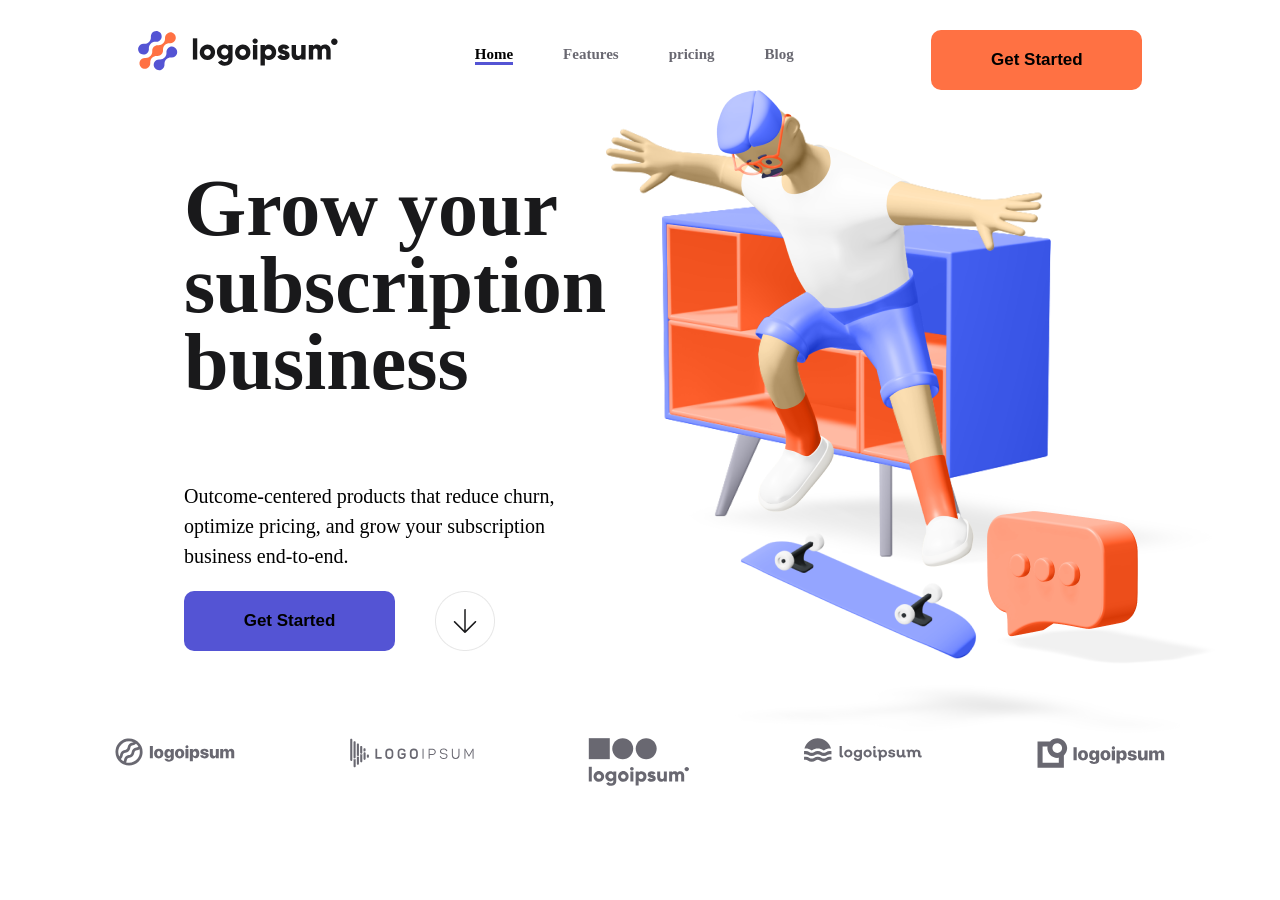
==== landingpage.html @ 12639370 "My first project" ====
<!DOCTYPE html>
<html lang="en">
  <head>
    <meta charset="UTF-8" />
    <meta name="viewport" content="width=device-width, initial-scale=1.0" />
    <title>logoipsum</title>
    <link rel="stylesheet" href="landingpage.css" />
  </head>
  <body>
    <section class="navbar">
      <div class="logodiv">
        <img src="/Logo Color.svg" />
      </div>
      <div class="navlink">
        <p>
          <span class="homespan">Home</span>
        </p>
        <p>Features</p>
        <p>pricing</p>
        <p>Blog</p>
      </div>
      <div>
        <button class="navbut">Get Started</button>
      </div>
    </section>

    <section class="hero">
      <div>
        <h3 class="heroheading">Grow your <br />subscription <br />business</h3>
        <p class="heropara">
          Outcome-centered products that reduce churn, <br />optimize pricing,
          and grow your subscription <br />business end-to-end.
        </p>

        <div class="herobutdiv">
          <button class="herobut">Get Started</button>

          <img src="/Down Arrow.png" class="downarrow"/>
        </div>
      </div>

      <div class="heroimg">
        <img src="/Hero 3D.png" alt="pic" />
      </div>
    </section>

  <div class="iconpdiv">
<div>
  <img src="/Group.svg" alt="icon">
</div>
<div>
  <img src="/Group-2.svg" alt="icon">
</div>
<div>
  <img src="/Group-3.svg" alt="icon">
</div>
<div>
  <img src="/Group-4.svg" alt="icon">
</div>
<div>
  <img src="/Group-5.svg" alt="icon">
</div>
</div>













  </body>
</html>
---- landingpage.css ----
body{
    border: 0px;
    margin: 0px;
}

.logodiv{
    width: 199.48px;
}

.navlink{
    display: flex;
    gap: 50px;
    font-size: 15px;
    font-weight: 700;
line-height: 19.53px;
color: #696871;
}

.homespan{
    color: black;
    border-bottom: 3px solid;
    border-color: #5454d4;
    
}

.navbut{
    background-color: #ff7143;
    font-size: 17px;
    font-weight: 700;
    line-height: 22.13px;
    align-items: center;
    width: 211px;
    height: 60px;
    border-radius: 10px;
    border: none;

}

.navbar{
    display: flex;
    justify-content: space-evenly;
    padding-top: 30px;
    
}



.heroheading{
    font-size: 80px;
    font-weight: 700;
    line-height: 77px;
    color: #19191b;
    

}

.heropara{
    font-size: 20px;
    font-weight: 400;
    line-height: 30px;

}

.herobut{
    background-color: #5454d4;
    font-size:17px ;
    font-weight: 700;
    line-height: 22.13px;
    width: 211px;
    height: 60px;
    border-radius: 10px;
    border: none;
}

.downarrow{
    width: 60px;
    height: 60px;
}

.herobutdiv{
    display: flex;
    justify-items: center;
    gap: 40px;
    
}

.hero{
    display: flex;
    justify-content: space-around;
    align-content: center;
    padding-right: 110px;
    padding-left: 184px;

}

.iconpdiv{
    display: flex;
    justify-content: space-evenly;
}
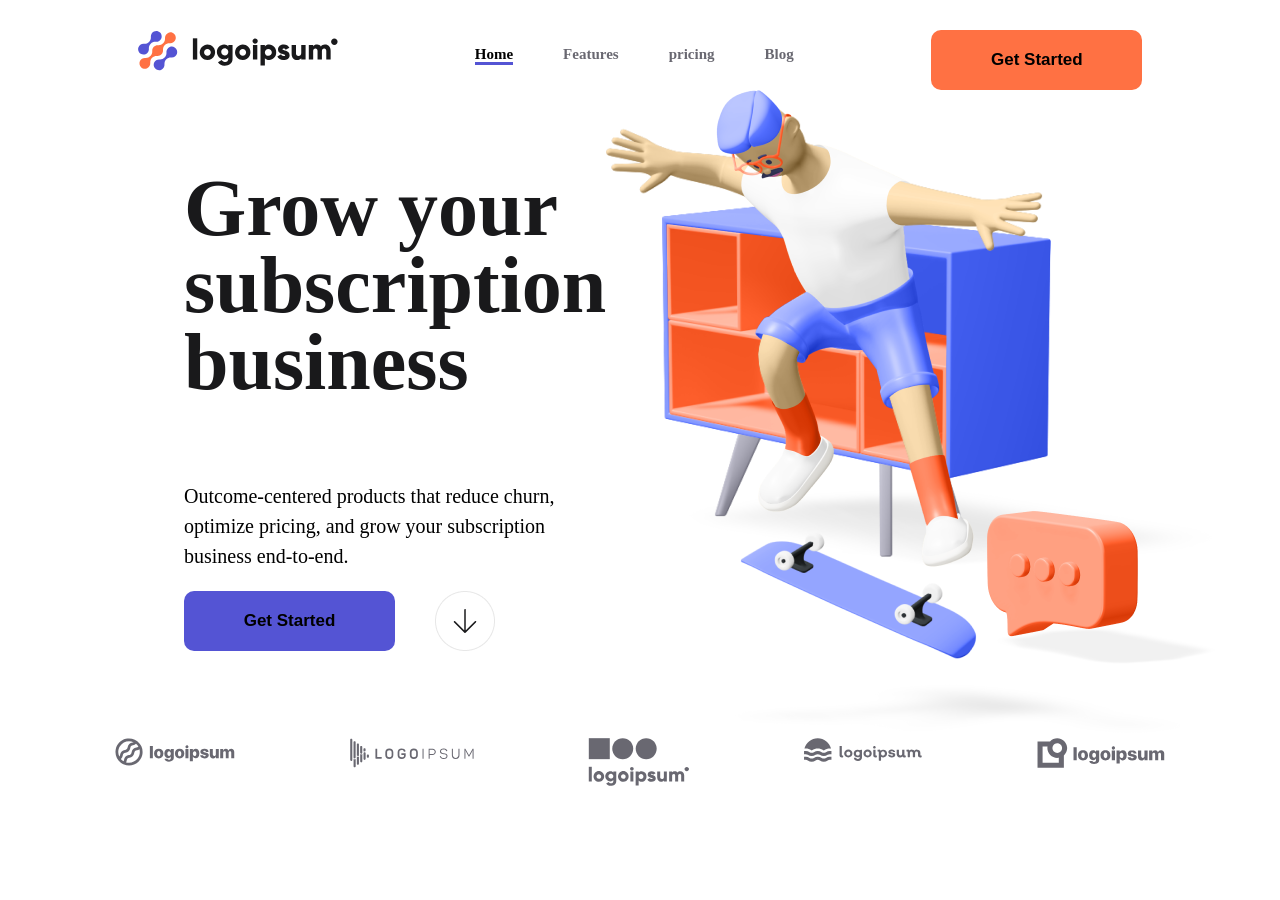
==== commit d3dcce8e: "Updated roles" ====
--- a/landingpage.html
+++ b/landingpage.html
@@ -60,19 +60,7 @@
 <div>
   <img src="/Group-5.svg" alt="icon">
 </div>
+
 </div>
-
-
-
-
-
-
-
-
-
-
-
-
-
   </body>
 </html>
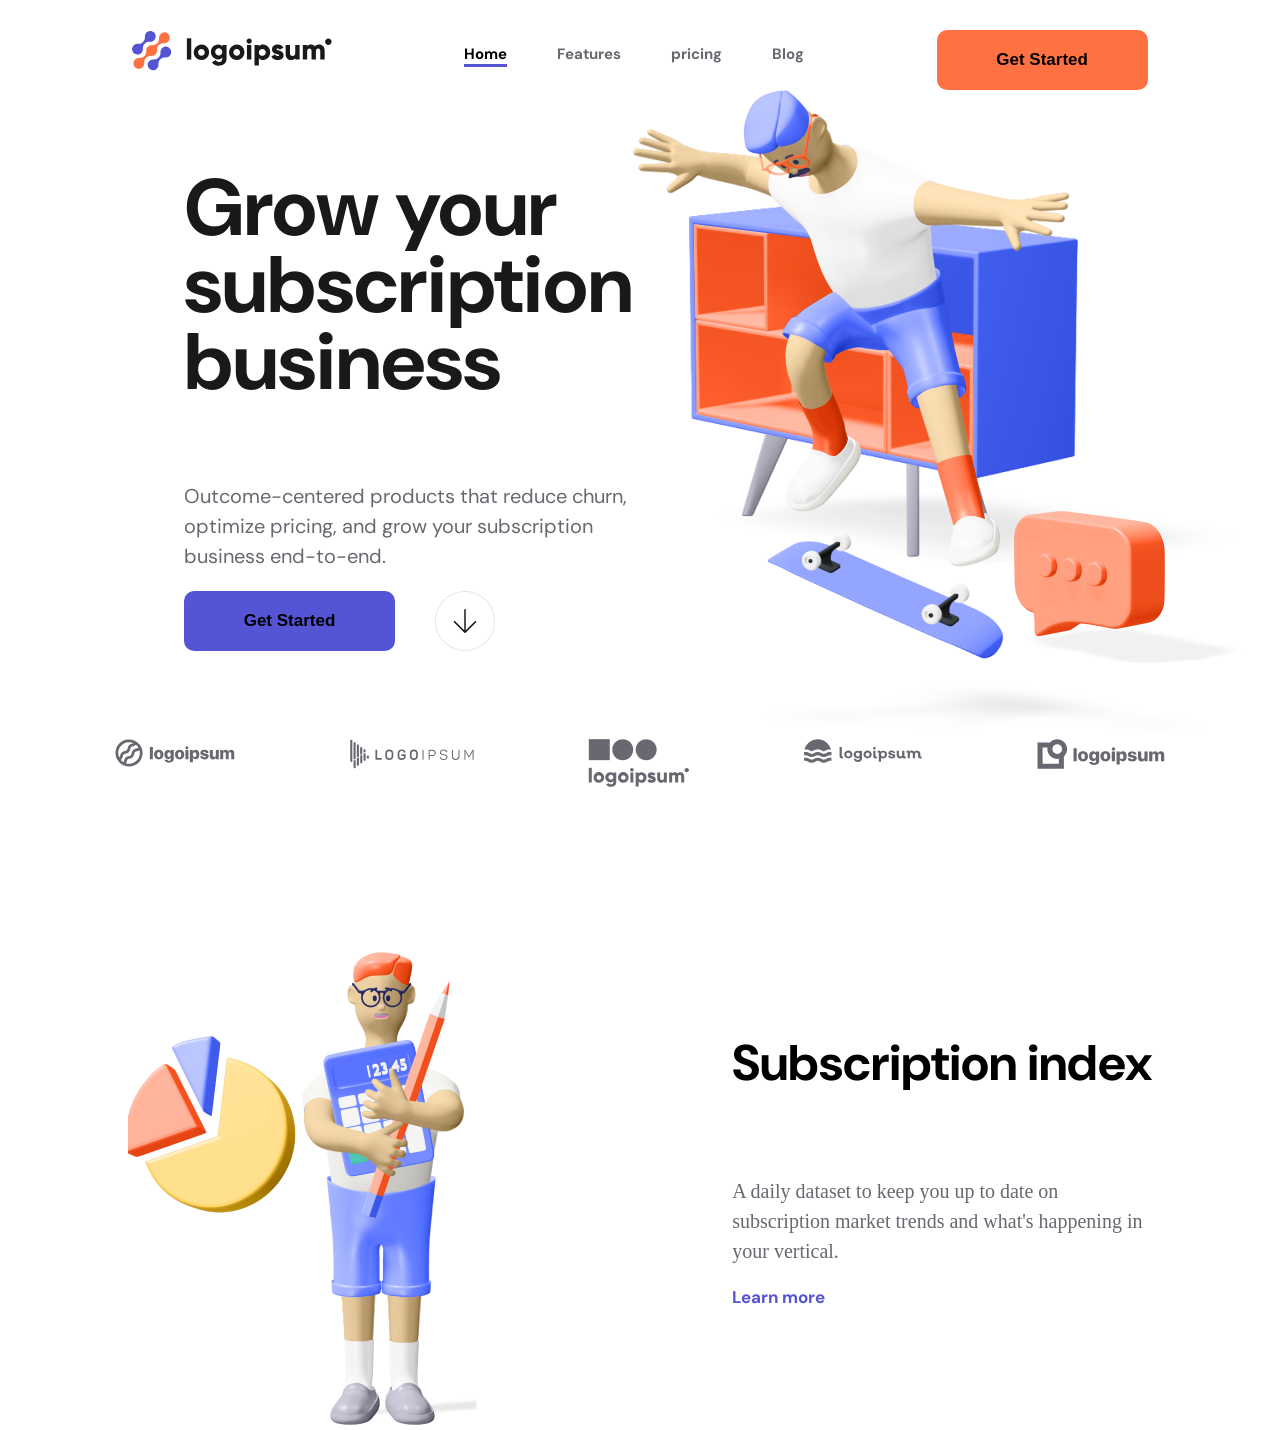
==== commit 1a5c1e23: "changes" ====
--- a/landingpage.html
+++ b/landingpage.html
@@ -5,6 +5,13 @@
     <meta name="viewport" content="width=device-width, initial-scale=1.0" />
     <title>logoipsum</title>
     <link rel="stylesheet" href="landingpage.css" />
+
+    <link rel="preconnect" href="https://fonts.googleapis.com" />
+    <link rel="preconnect" href="https://fonts.gstatic.com" crossorigin />
+    <link
+      href="https://fonts.googleapis.com/css2?family=DM+Sans:ital,opsz,wght@0,9..40,100..1000;1,9..40,100..1000&display=swap"
+      rel="stylesheet"
+    />
   </head>
   <body>
     <section class="navbar">
@@ -35,7 +42,7 @@
         <div class="herobutdiv">
           <button class="herobut">Get Started</button>
 
-          <img src="/Down Arrow.png" class="downarrow"/>
+          <img src="/Down Arrow.png" class="downarrow" />
         </div>
       </div>
 
@@ -44,23 +51,37 @@
       </div>
     </section>
 
-  <div class="iconpdiv">
-<div>
-  <img src="/Group.svg" alt="icon">
-</div>
-<div>
-  <img src="/Group-2.svg" alt="icon">
-</div>
-<div>
-  <img src="/Group-3.svg" alt="icon">
-</div>
-<div>
-  <img src="/Group-4.svg" alt="icon">
-</div>
-<div>
-  <img src="/Group-5.svg" alt="icon">
-</div>
+    <div class="iconpdiv">
+      <div>
+        <img src="/Group.svg" alt="icon" />
+      </div>
+      <div>
+        <img src="/Group-2.svg" alt="icon" />
+      </div>
+      <div>
+        <img src="/Group-3.svg" alt="icon" />
+      </div>
+      <div>
+        <img src="/Group-4.svg" alt="icon" />
+      </div>
+      <div>
+        <img src="/Group-5.svg" alt="icon" />
+      </div>
+    </div>
 
-</div>
+    <div class="sec3parentdiv">
+      <div>
+        <img src="/Content Image 02.png" alt="pic" />
+      </div>
+
+      <div>
+        <h5 class="sec3h5">Subscription index</h5>
+        <p class="sec3p1">
+          A daily dataset to keep you up to date on <br>subscription market trends
+          and what's happening in <br>your vertical.
+        </p>
+        <p class="sec3p2">Learn more</p>
+      </div>
+    </div>
   </body>
 </html>
--- a/landingpage.css
+++ b/landingpage.css
@@ -1,6 +1,12 @@
 body{
     border: 0px;
     margin: 0px;
+    font-family:'DM Sans', sans-serif;
+    
+}
+@font-face {
+    font-family:'mulish';
+    font-family:'DM Sans'
 }
 
 .logodiv{
@@ -50,14 +56,13 @@
     font-weight: 700;
     line-height: 77px;
     color: #19191b;
-    
-
 }
 
 .heropara{
     font-size: 20px;
     font-weight: 400;
     line-height: 30px;
+    color: #696871;
 
 }
 
@@ -96,4 +101,31 @@
 .iconpdiv{
     display: flex;
     justify-content: space-evenly;
+}
+.sec3h5{
+font-size: 50px;
+font-weight: 700;
+line-height: 57px;
+}
+
+.sec3p1{
+    font-size: 20px;
+    font-weight: 400;
+    line-height: 30px;
+    font-family:'mulish' ;
+    color: #696871;
+}
+
+.sec3p2{
+font-size: 17px;
+font-weight: 700;
+line-height: 22.13px;
+color: #5454d4;
+}
+
+.sec3parentdiv{
+    display: flex;
+    justify-content: space-around;
+    padding-top:159.75px ;
+
 }
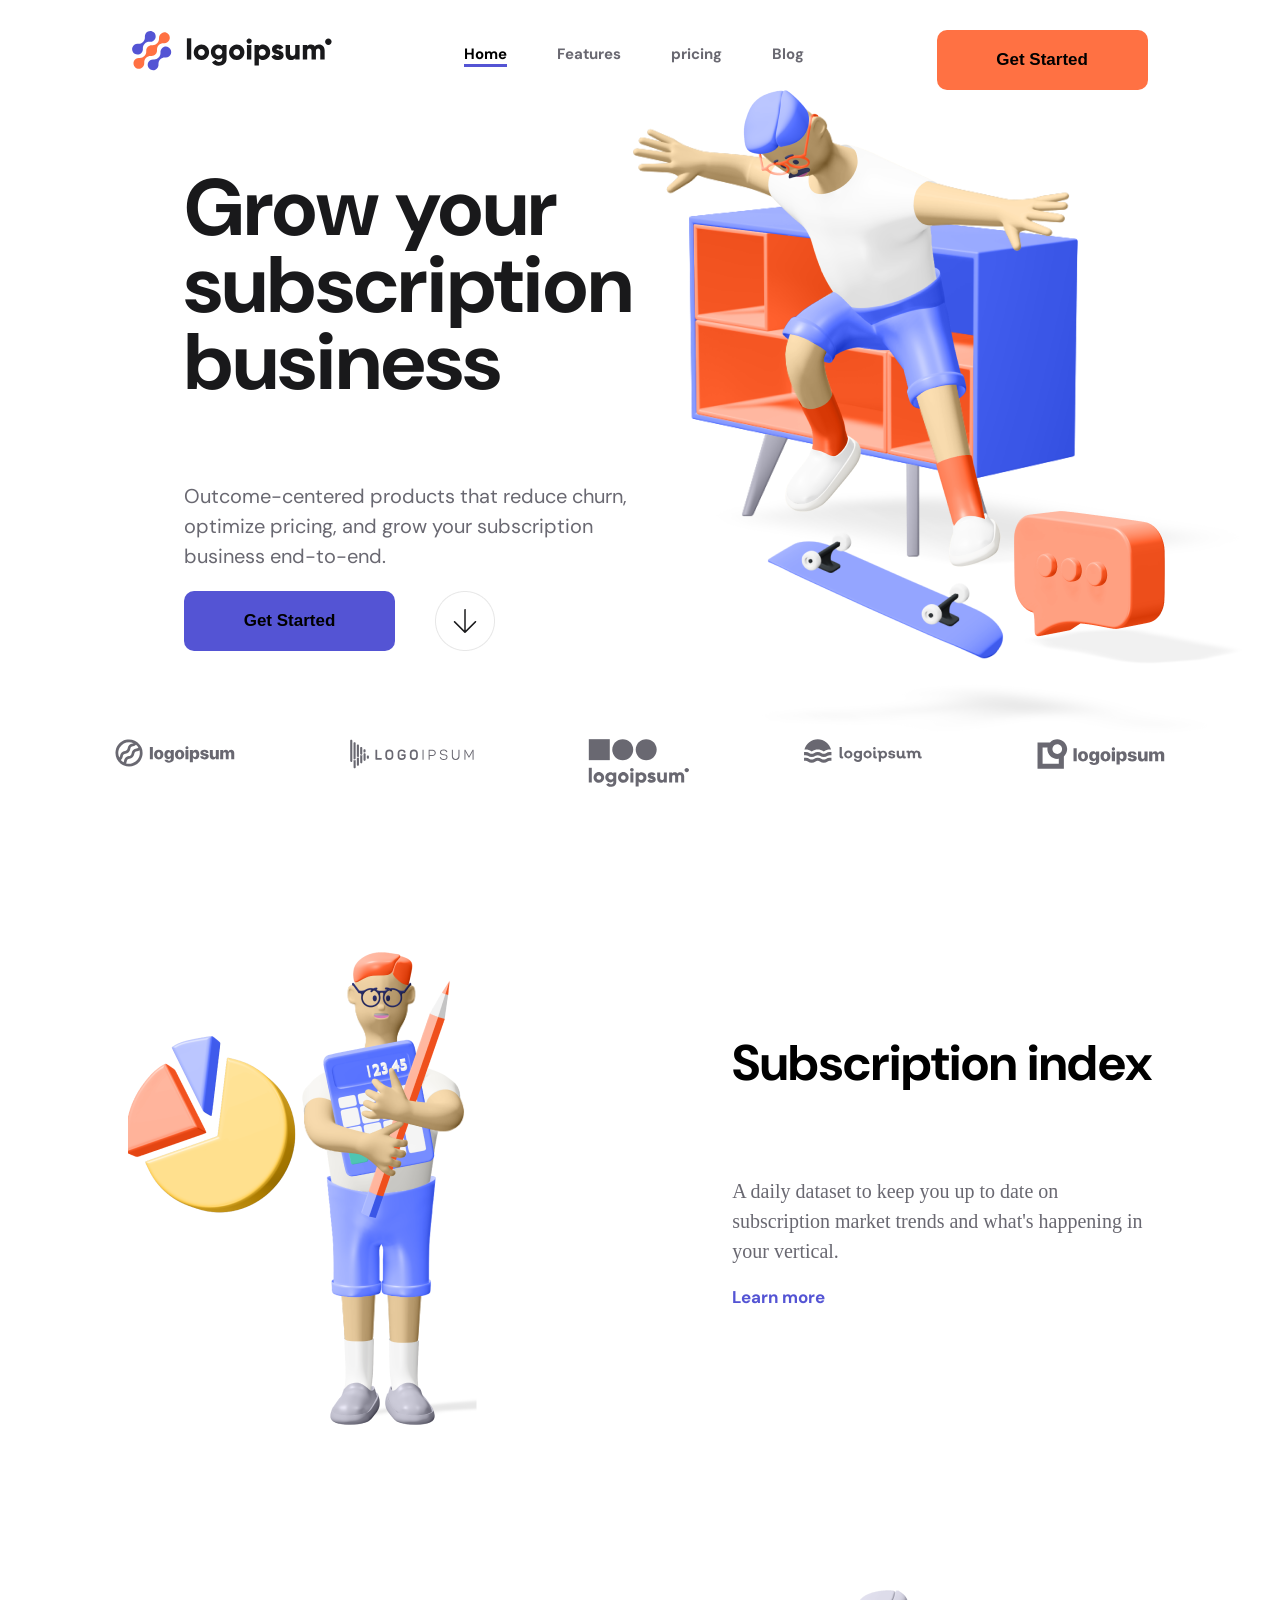
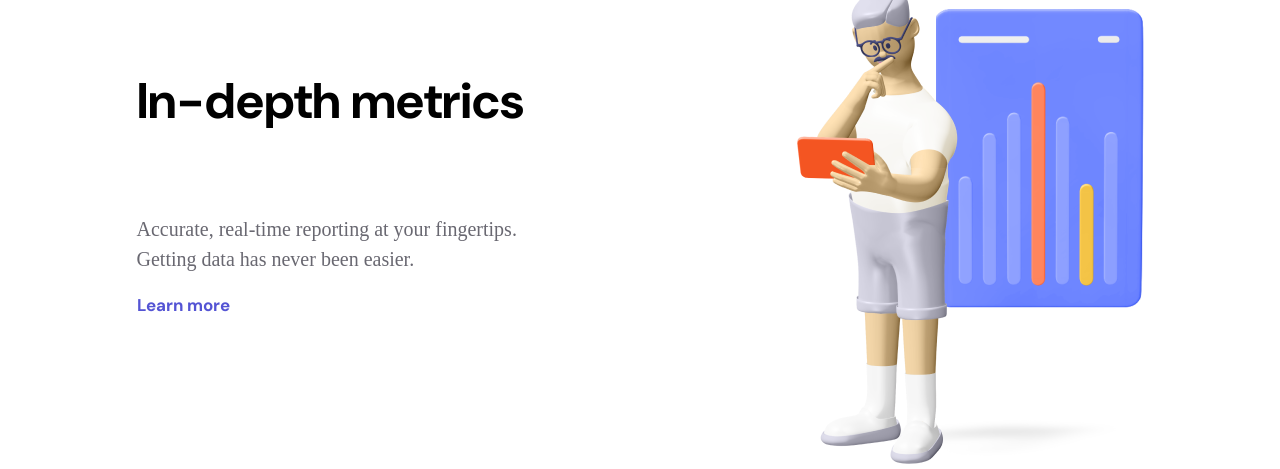
==== commit 67af30d0: "New update" ====
--- a/landingpage.html
+++ b/landingpage.html
@@ -77,11 +77,28 @@
       <div>
         <h5 class="sec3h5">Subscription index</h5>
         <p class="sec3p1">
-          A daily dataset to keep you up to date on <br>subscription market trends
-          and what's happening in <br>your vertical.
+          A daily dataset to keep you up to date on <br />subscription market
+          trends and what's happening in <br />your vertical.
         </p>
         <p class="sec3p2">Learn more</p>
       </div>
     </div>
+
+    <div class="sec4parentdiv">
+      <div>
+        <h5 class="sec4h5">In-depth metrics</h5>
+        <p class="sec4p1">
+          Accurate, real-time reporting at your fingertips. <br>Getting data has
+          never been easier.
+        </p>
+        <p class="sec4p2">Learn more</p>
+      </div>
+
+      <div>
+        <img src="/Content Image.png" alt="pic" />
+      </div>
+    </div>
+
+    
   </body>
 </html>
--- a/landingpage.css
+++ b/landingpage.css
@@ -128,4 +128,34 @@
     justify-content: space-around;
     padding-top:159.75px ;
 
-}+}
+
+.sec4h5{
+    font-size: 50px;
+    font-weight: 700;
+    line-height: 57px;
+    }
+
+    .sec4p1{
+        font-size: 20px;
+        font-weight: 400;
+        line-height: 30px;
+        font-family:'mulish' ;
+        color: #696871;
+    }
+    
+    .sec4p2{
+    font-size: 17px;
+    font-weight: 700;
+    line-height: 22.13px;
+    color: #5454d4;
+    }
+
+    .sec4parentdiv{
+        display: flex;
+        justify-content: space-around;
+        padding-top:159.75px ;
+    
+    }
+
+    
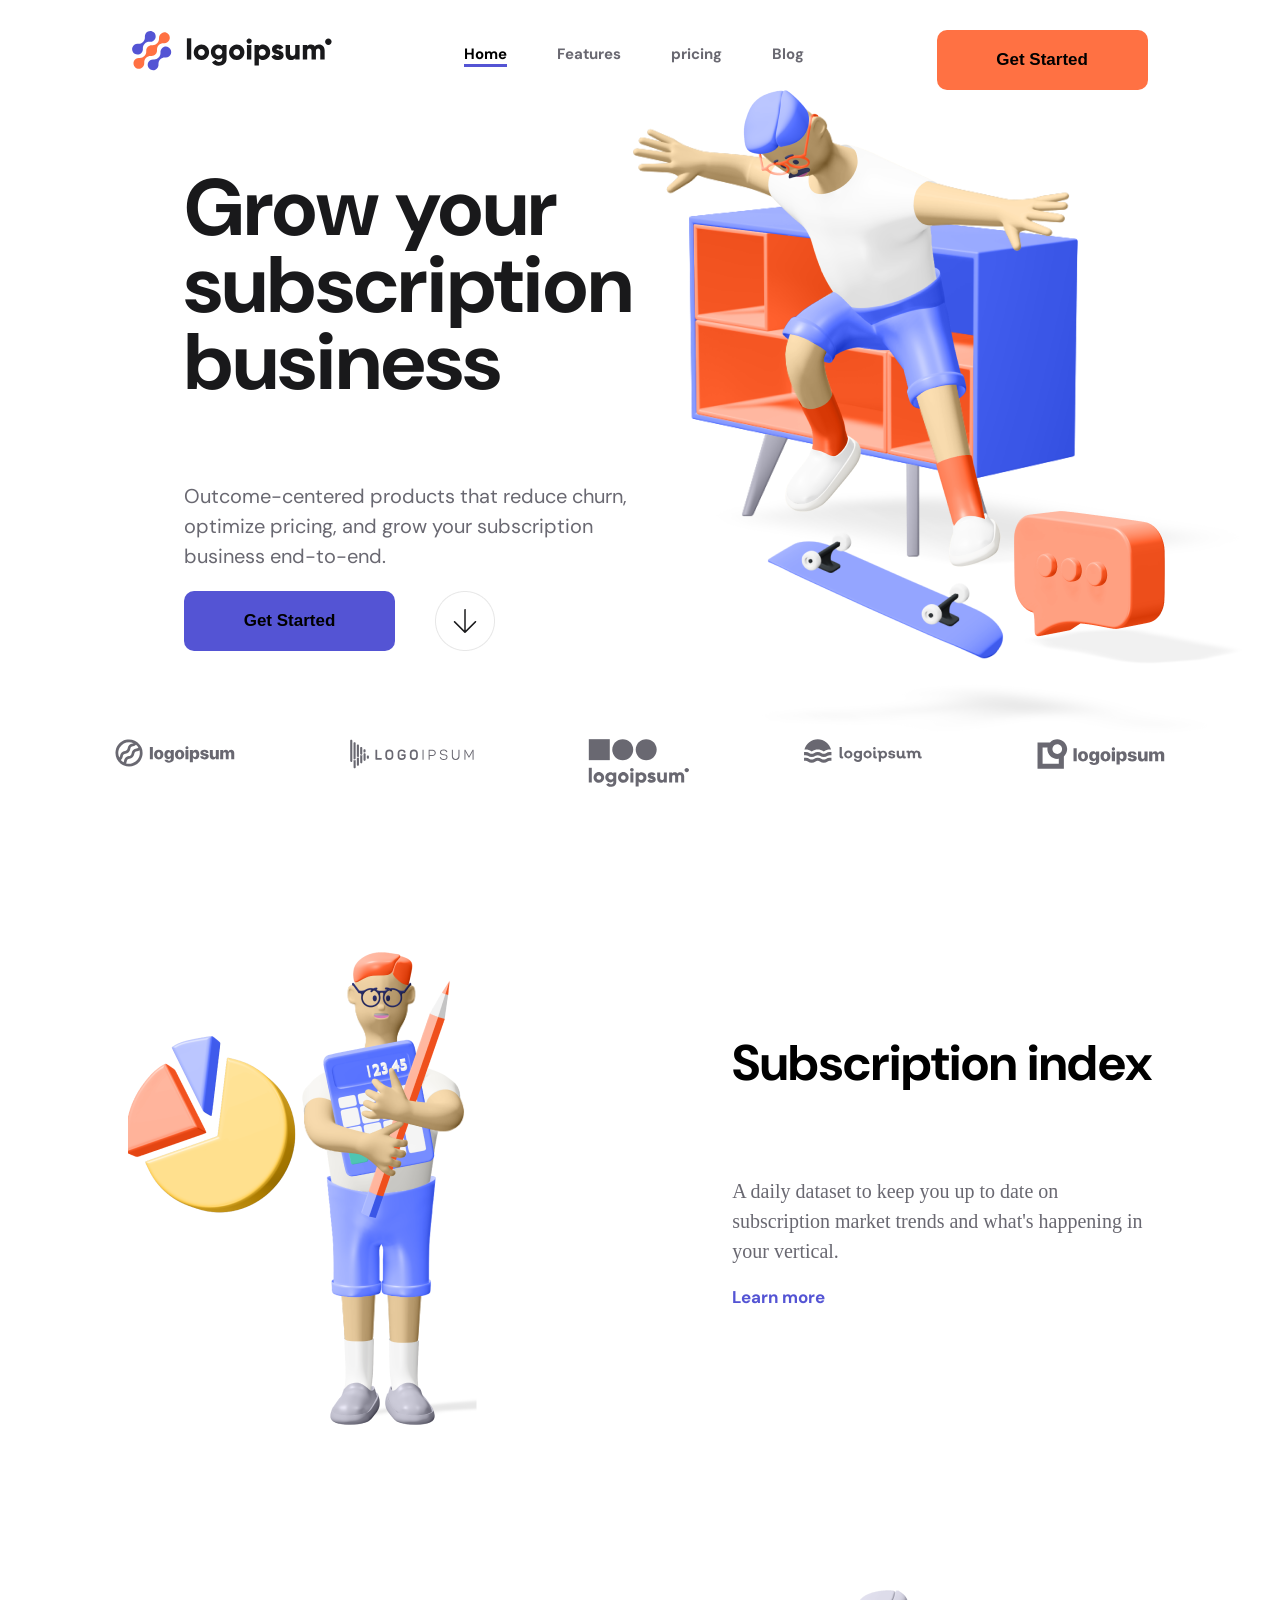
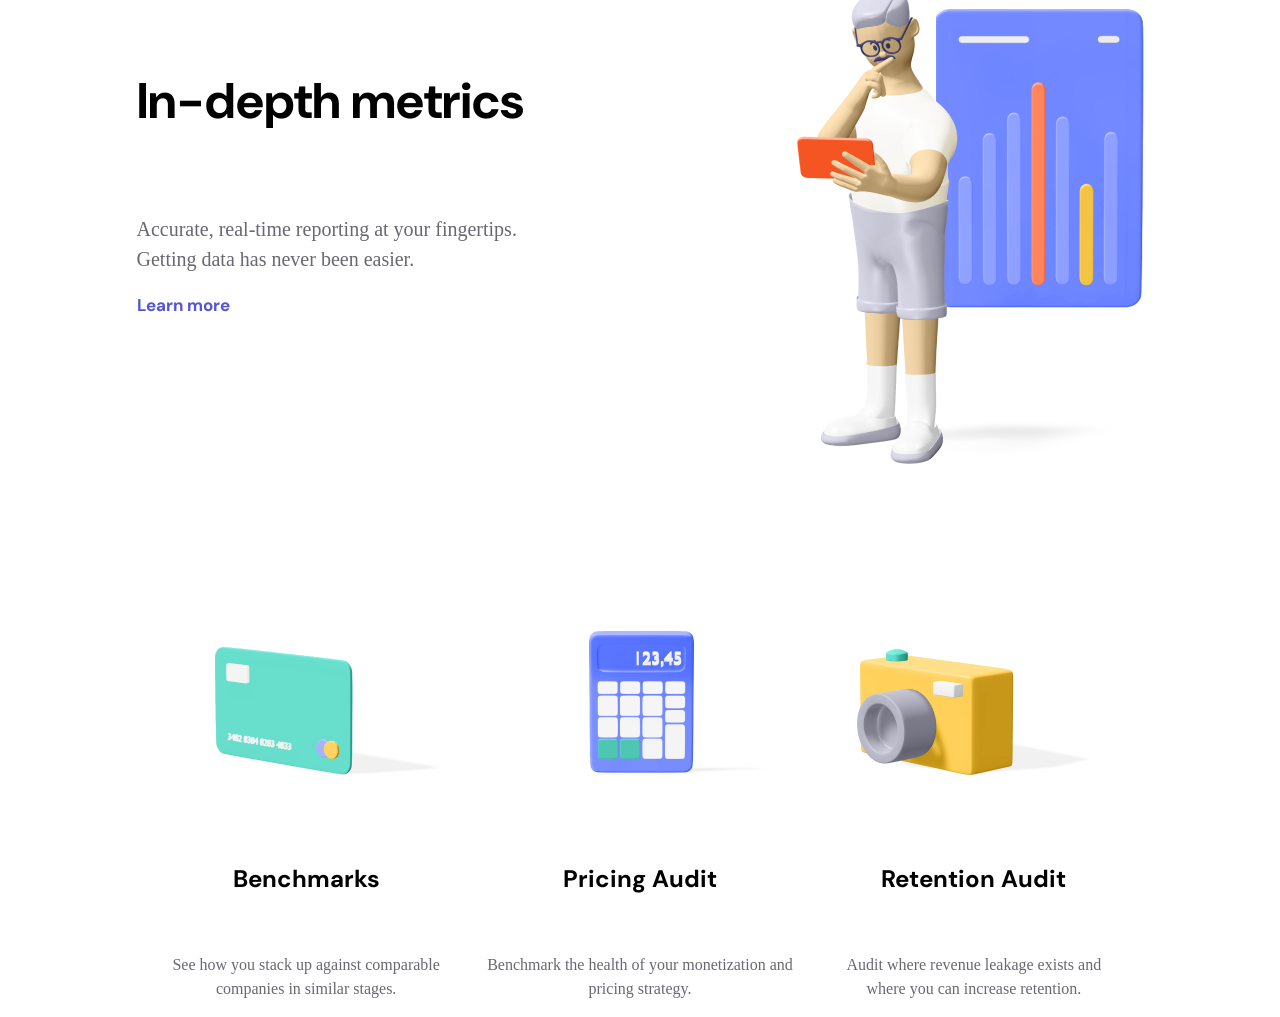
==== commit 3ff8b6fc: "Updated" ====
--- a/landingpage.html
+++ b/landingpage.html
@@ -88,8 +88,8 @@
       <div>
         <h5 class="sec4h5">In-depth metrics</h5>
         <p class="sec4p1">
-          Accurate, real-time reporting at your fingertips. <br>Getting data has
-          never been easier.
+          Accurate, real-time reporting at your fingertips. <br />Getting data
+          has never been easier.
         </p>
         <p class="sec4p2">Learn more</p>
       </div>
@@ -99,6 +99,32 @@
       </div>
     </div>
 
-    
+<div class="sec5parentdiv">
+    <div class="sec5div1">
+      <img src="/Icon 001.png" alt="icon" />
+      <h6 class="sec5div1h6">Benchmarks</h6>
+      <p class="sec5div1p1">
+        See how you stack up against comparable <br />companies in similar
+        stages.
+      </p>
+    </div>
+
+    <div class="sec5div2">
+      <img src="/Icon 002.png" alt="icon" />
+      <h6 class="sec5div2h6">Pricing Audit</h6>
+      <p class="sec5div2p1">
+        Benchmark the health of your monetization and <br />pricing strategy.
+      </p>
+    </div>
+
+    <div class="sec5div3">
+      <img src="/Icon 003.png" alt="icon" />
+      <h6 class="sec5div3h6">Retention Audit</h6>
+      <p class="sec5div3p1">
+        Audit where revenue leakage exists and <br>where you can increase retention.
+      </p>
+    </div>
+  </div>
+
   </body>
 </html>
--- a/landingpage.css
+++ b/landingpage.css
@@ -1,161 +1,210 @@
-body{
-    border: 0px;
-    margin: 0px;
-    font-family:'DM Sans', sans-serif;
+body {
+  border: 0px;
+  margin: 0px;
+  font-family: "DM Sans", sans-serif;
+}
+@font-face {
+  font-family: "mulish";
+  font-family: "DM Sans";
+}
+
+.logodiv {
+  width: 199.48px;
+}
+
+.navlink {
+  display: flex;
+  gap: 50px;
+  font-size: 15px;
+  font-weight: 700;
+  line-height: 19.53px;
+  color: #696871;
+}
+
+.homespan {
+  color: black;
+  border-bottom: 3px solid;
+  border-color: #5454d4;
+}
+
+.navbut {
+  background-color: #ff7143;
+  font-size: 17px;
+  font-weight: 700;
+  line-height: 22.13px;
+  align-items: center;
+  width: 211px;
+  height: 60px;
+  border-radius: 10px;
+  border: none;
+}
+
+.navbar {
+  display: flex;
+  justify-content: space-evenly;
+  padding-top: 30px;
+}
+
+.heroheading {
+  font-size: 80px;
+  font-weight: 700;
+  line-height: 77px;
+  color: #19191b;
+}
+
+.heropara {
+  font-size: 20px;
+  font-weight: 400;
+  line-height: 30px;
+  color: #696871;
+}
+
+.herobut {
+  background-color: #5454d4;
+  font-size: 17px;
+  font-weight: 700;
+  line-height: 22.13px;
+  width: 211px;
+  height: 60px;
+  border-radius: 10px;
+  border: none;
+}
+
+.downarrow {
+  width: 60px;
+  height: 60px;
+}
+
+.herobutdiv {
+  display: flex;
+  justify-items: center;
+  gap: 40px;
+}
+
+.hero {
+  display: flex;
+  justify-content: space-around;
+  align-content: center;
+  padding-right: 110px;
+  padding-left: 184px;
+}
+
+.iconpdiv {
+  display: flex;
+  justify-content: space-evenly;
+}
+.sec3h5 {
+  font-size: 50px;
+  font-weight: 700;
+  line-height: 57px;
+}
+
+.sec3p1 {
+  font-size: 20px;
+  font-weight: 400;
+  line-height: 30px;
+  font-family: "mulish";
+  color: #696871;
+}
+
+.sec3p2 {
+  font-size: 17px;
+  font-weight: 700;
+  line-height: 22.13px;
+  color: #5454d4;
+}
+
+.sec3parentdiv {
+  display: flex;
+  justify-content: space-around;
+  padding-top: 159.75px;
+}
+
+.sec4h5 {
+  font-size: 50px;
+  font-weight: 700;
+  line-height: 57px;
+}
+
+.sec4p1 {
+  font-size: 20px;
+  font-weight: 400;
+  line-height: 30px;
+  font-family: "mulish";
+  color: #696871;
+}
+
+.sec4p2 {
+  font-size: 17px;
+  font-weight: 700;
+  line-height: 22.13px;
+  color: #5454d4;
+}
+
+.sec4parentdiv {
+  display: flex;
+  justify-content: space-around;
+  padding-top: 159.75px;
+}
+
+.sec5div1 {
+  text-align: center;
+}
+
+.sec5div1h6 {
+  font-size: 24px;
+  font-weight: 700;
+  line-height: 36px;
+}
+
+ .sec5div1p1 {
+  font-family: "mulish";
+  font-size: 16px;
+  font-weight: 400;
+  line-height: 24px;
+  color: #696871;
+}
+
+.sec5div2 {
+  text-align: center;
+}
+
+.sec5div2h6 {
+  font-size: 24px;
+  font-weight: 700;
+  line-height: 36px;
+}
+
+.sec5div2p1 {
+  font-family: "mulish";
+  font-size: 16px;
+  font-weight: 400;
+  line-height: 24px;
+  color: #696871;
+}
+
+.sec5div3 {
+  text-align: center;
+}
+
+.sec5div3h6 {
+  font-size: 24px;
+  font-weight: 700;
+  line-height: 36px;
+}
+
+.sec5div3p1 {
+  font-family: "mulish";
+  font-size: 16px;
+  font-weight: 400;
+  line-height: 24px;
+  color: #696871;
+}
+
+.sec5parentdiv{
+    display: flex;
+    justify-content: center;
+    gap: 30px;
+    padding-top:138px;
     
-}
-@font-face {
-    font-family:'mulish';
-    font-family:'DM Sans'
-}
-
-.logodiv{
-    width: 199.48px;
-}
-
-.navlink{
-    display: flex;
-    gap: 50px;
-    font-size: 15px;
-    font-weight: 700;
-line-height: 19.53px;
-color: #696871;
-}
-
-.homespan{
-    color: black;
-    border-bottom: 3px solid;
-    border-color: #5454d4;
-    
-}
-
-.navbut{
-    background-color: #ff7143;
-    font-size: 17px;
-    font-weight: 700;
-    line-height: 22.13px;
-    align-items: center;
-    width: 211px;
-    height: 60px;
-    border-radius: 10px;
-    border: none;
-
-}
-
-.navbar{
-    display: flex;
-    justify-content: space-evenly;
-    padding-top: 30px;
-    
-}
-
-
-
-.heroheading{
-    font-size: 80px;
-    font-weight: 700;
-    line-height: 77px;
-    color: #19191b;
-}
-
-.heropara{
-    font-size: 20px;
-    font-weight: 400;
-    line-height: 30px;
-    color: #696871;
-
-}
-
-.herobut{
-    background-color: #5454d4;
-    font-size:17px ;
-    font-weight: 700;
-    line-height: 22.13px;
-    width: 211px;
-    height: 60px;
-    border-radius: 10px;
-    border: none;
-}
-
-.downarrow{
-    width: 60px;
-    height: 60px;
-}
-
-.herobutdiv{
-    display: flex;
-    justify-items: center;
-    gap: 40px;
-    
-}
-
-.hero{
-    display: flex;
-    justify-content: space-around;
-    align-content: center;
-    padding-right: 110px;
-    padding-left: 184px;
-
-}
-
-.iconpdiv{
-    display: flex;
-    justify-content: space-evenly;
-}
-.sec3h5{
-font-size: 50px;
-font-weight: 700;
-line-height: 57px;
-}
-
-.sec3p1{
-    font-size: 20px;
-    font-weight: 400;
-    line-height: 30px;
-    font-family:'mulish' ;
-    color: #696871;
-}
-
-.sec3p2{
-font-size: 17px;
-font-weight: 700;
-line-height: 22.13px;
-color: #5454d4;
-}
-
-.sec3parentdiv{
-    display: flex;
-    justify-content: space-around;
-    padding-top:159.75px ;
-
-}
-
-.sec4h5{
-    font-size: 50px;
-    font-weight: 700;
-    line-height: 57px;
-    }
-
-    .sec4p1{
-        font-size: 20px;
-        font-weight: 400;
-        line-height: 30px;
-        font-family:'mulish' ;
-        color: #696871;
-    }
-    
-    .sec4p2{
-    font-size: 17px;
-    font-weight: 700;
-    line-height: 22.13px;
-    color: #5454d4;
-    }
-
-    .sec4parentdiv{
-        display: flex;
-        justify-content: space-around;
-        padding-top:159.75px ;
-    
-    }
-
-    +}
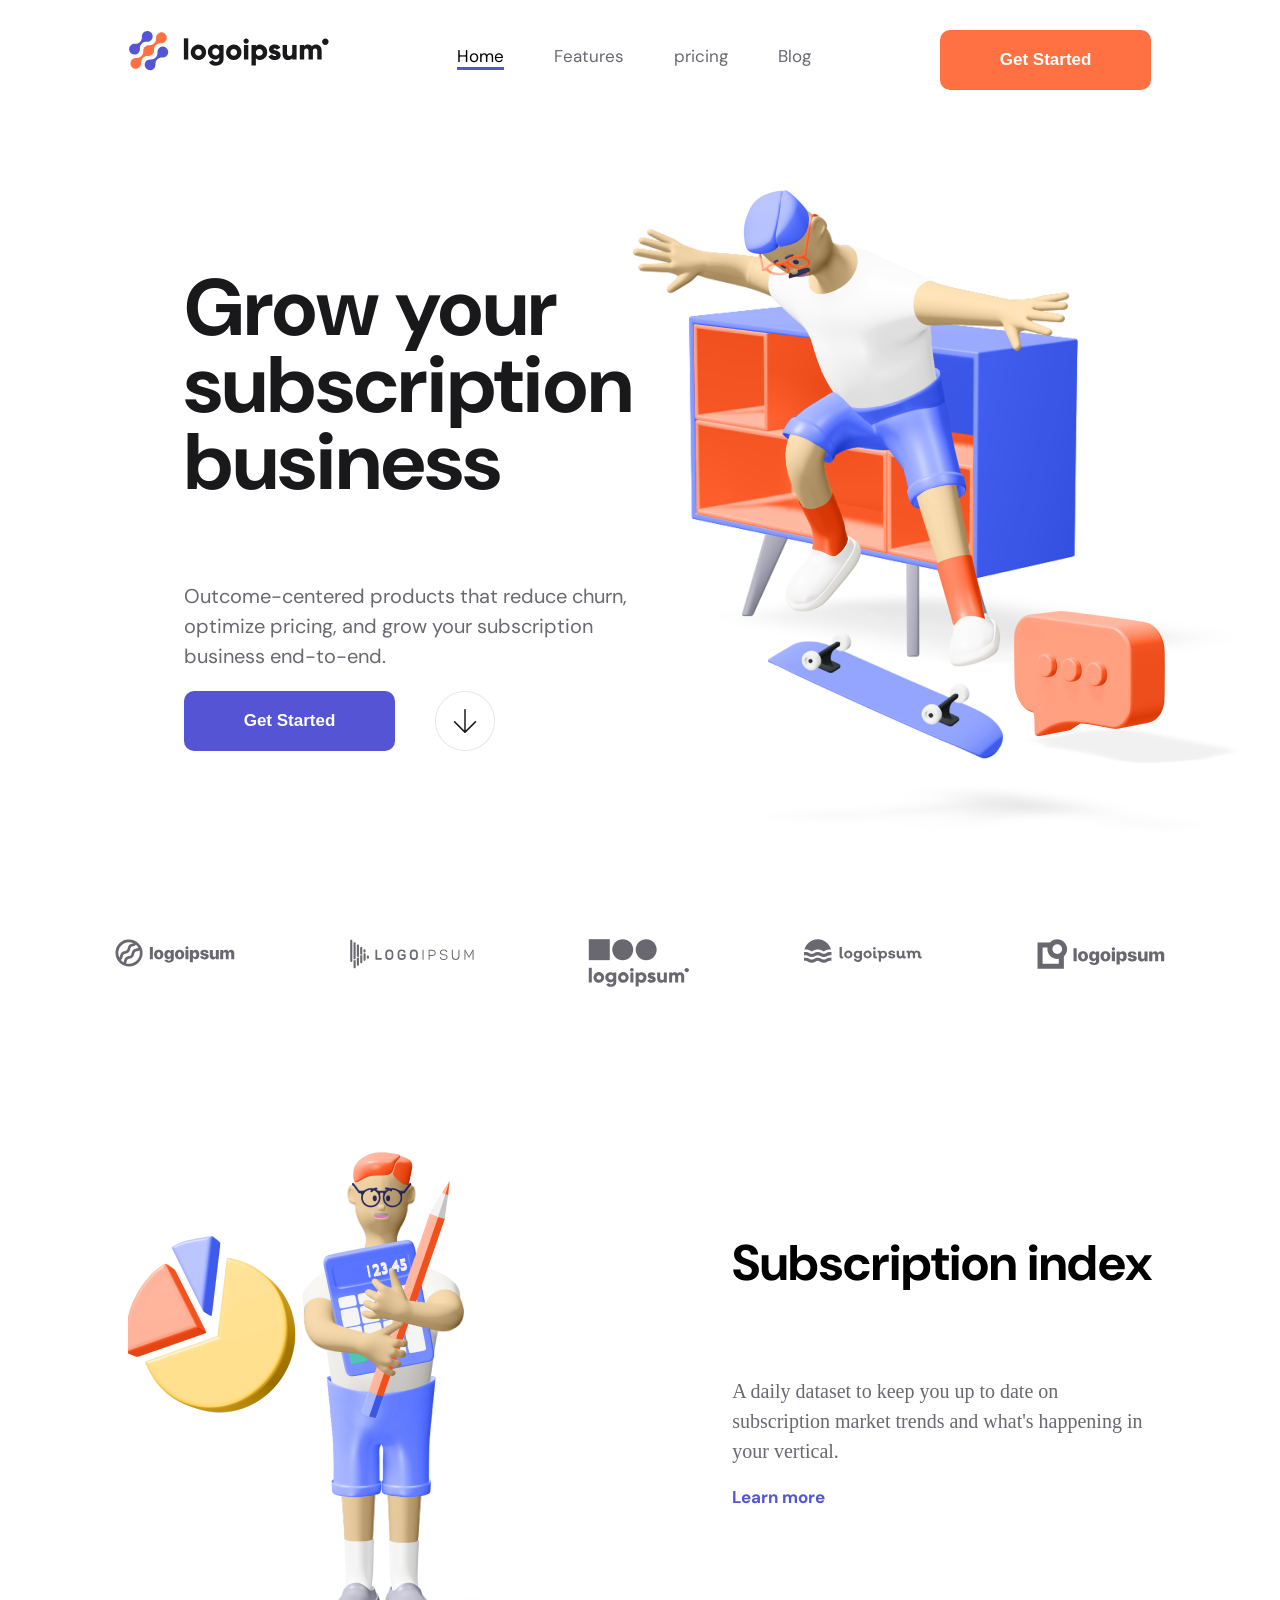
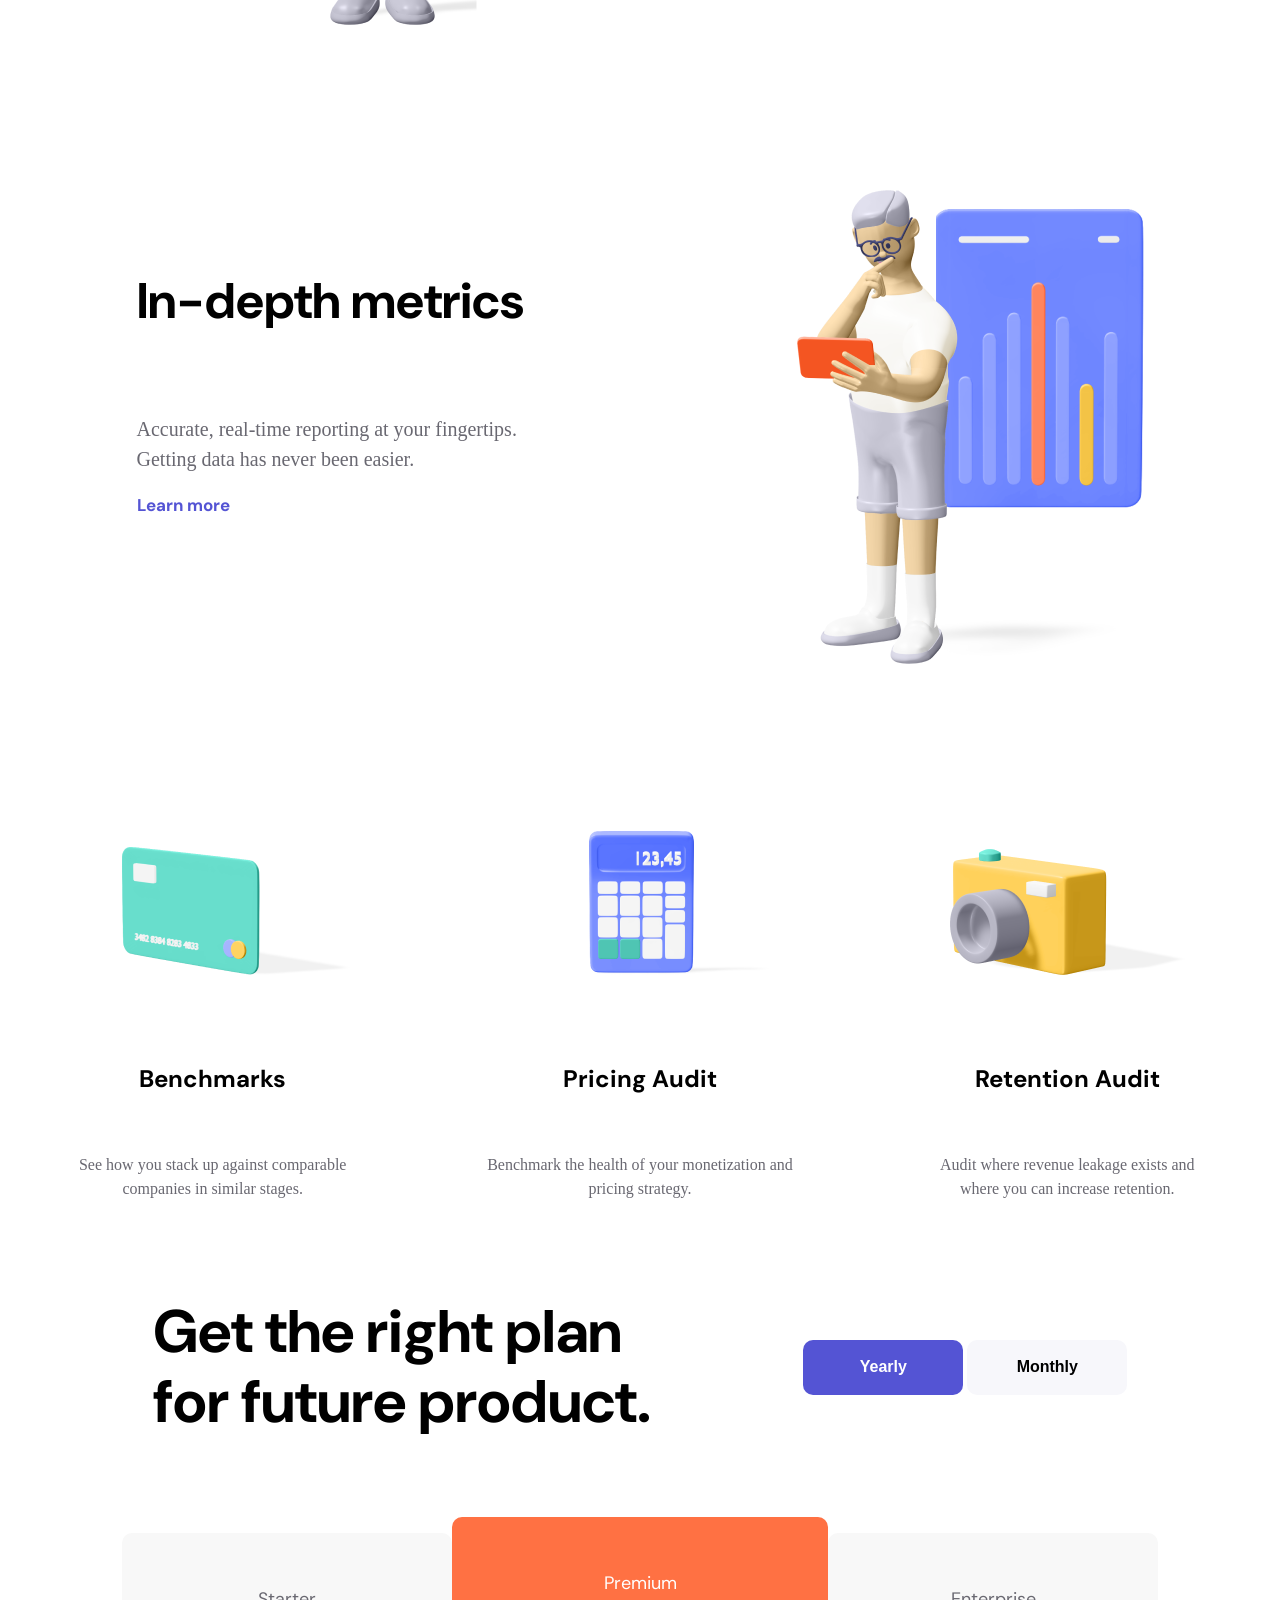
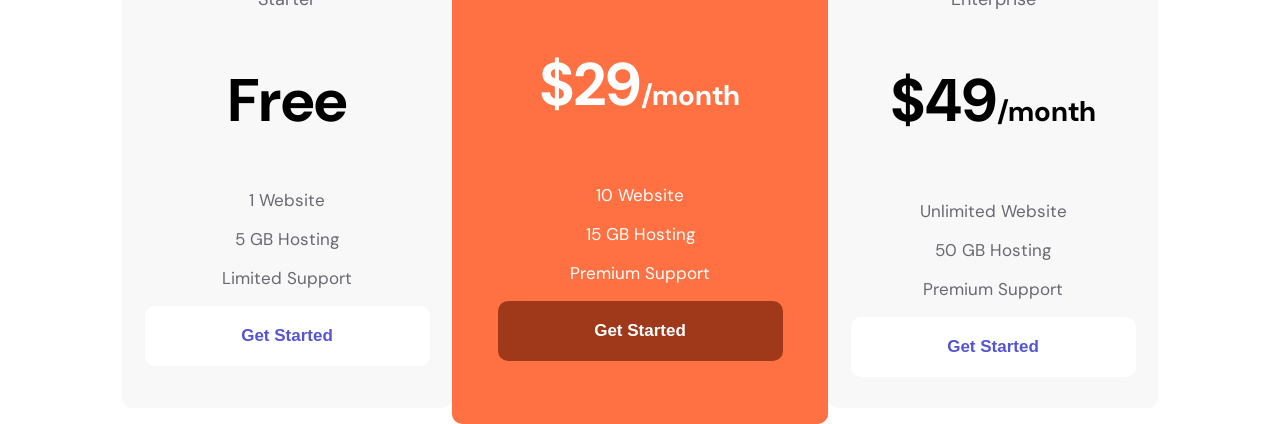
==== commit 739799ee: "New code" ====
--- a/landingpage.html
+++ b/landingpage.html
@@ -99,32 +99,77 @@
       </div>
     </div>
 
-<div class="sec5parentdiv">
-    <div class="sec5div1">
-      <img src="/Icon 001.png" alt="icon" />
-      <h6 class="sec5div1h6">Benchmarks</h6>
-      <p class="sec5div1p1">
-        See how you stack up against comparable <br />companies in similar
-        stages.
-      </p>
+    <div class="sec5parentdiv">
+      <div class="sec5div1">
+        <img src="/Icon 001.png" alt="icon" />
+        <h6 class="sec5div1h6">Benchmarks</h6>
+        <p class="sec5div1p1">
+          See how you stack up against comparable <br />companies in similar
+          stages.
+        </p>
+      </div>
+
+      <div class="sec5div2">
+        <img src="/Icon 002.png" alt="icon" />
+        <h6 class="sec5div2h6">Pricing Audit</h6>
+        <p class="sec5div2p1">
+          Benchmark the health of your monetization and <br />pricing strategy.
+        </p>
+      </div>
+
+      <div class="sec5div3">
+        <img src="/Icon 003.png" alt="icon" />
+        <h6 class="sec5div3h6">Retention Audit</h6>
+        <p class="sec5div3p1">
+          Audit where revenue leakage exists and <br />where you can increase
+          retention.
+        </p>
+      </div>
     </div>
 
-    <div class="sec5div2">
-      <img src="/Icon 002.png" alt="icon" />
-      <h6 class="sec5div2h6">Pricing Audit</h6>
-      <p class="sec5div2p1">
-        Benchmark the health of your monetization and <br />pricing strategy.
-      </p>
-    </div>
+    <section class="sec6parentdiv">
+      <div>
+        <div class="sec6div1">
+          <h4 class="sec6div1h4">
+            Get the right plan <br />for future product.
+          </h4>
+          <div>
+            <button class="sec6div1but1">Yearly</button>
 
-    <div class="sec5div3">
-      <img src="/Icon 003.png" alt="icon" />
-      <h6 class="sec5div3h6">Retention Audit</h6>
-      <p class="sec5div3p1">
-        Audit where revenue leakage exists and <br>where you can increase retention.
-      </p>
-    </div>
-  </div>
+            <button class="sec6div1but2">Monthly</button>
+          </div>
+        </div>
 
+        <div class="sec7pdiv">
+          <div class="sec7div1">
+            <p class="sec7div1p1">Starter</p>
+            <p class="sec7div1p2">Free</p>
+            <p>1 Website</p>
+            <p>5 GB Hosting</p>
+            <p>Limited Support</p>
+            <button>Get Started</button>
+          </div>
+
+          <div class="sec7div2">
+            <p class="sec7div2p1">Premium</p>
+            <p class="sec7div2p2">$29<span class="sec7d2s">/month</span></p>
+            <p class="sec7div2p3">10 Website</p>
+            <p class="sec7div2p4">15 GB Hosting</p>
+            <p class="sec7div2p5">Premium Support</p>
+            <button class="sec7div2but">Get Started</button>
+          </div>
+
+          <div class="sec7div3">
+            <p class="sec7div3p1">Enterprise</p>
+            <p class="sec7div3p2">$49<span class="sec7d3s">/month</span></p>
+            <p>Unlimited Website</p>
+            <p>50 GB Hosting</p>
+            <p>Premium Support</p>
+            <button>Get Started</button>
+          </div>
+        </div>
+
+      </div>
+    </section>
   </body>
 </html>
--- a/landingpage.css
+++ b/landingpage.css
@@ -37,12 +37,14 @@
   height: 60px;
   border-radius: 10px;
   border: none;
+  color: white;
 }
 
 .navbar {
   display: flex;
   justify-content: space-evenly;
   padding-top: 30px;
+  padding-bottom: 100px;
 }
 
 .heroheading {
@@ -68,6 +70,7 @@
   height: 60px;
   border-radius: 10px;
   border: none;
+  color: white;
 }
 
 .downarrow {
@@ -92,6 +95,7 @@
 .iconpdiv {
   display: flex;
   justify-content: space-evenly;
+  padding-top: 100px;
 }
 .sec3h5 {
   font-size: 50px;
@@ -157,7 +161,7 @@
   line-height: 36px;
 }
 
- .sec5div1p1 {
+.sec5div1p1 {
   font-family: "mulish";
   font-size: 16px;
   font-weight: 400;
@@ -201,10 +205,183 @@
   color: #696871;
 }
 
-.sec5parentdiv{
+.sec5parentdiv {
+  display: flex;
+  justify-content: space-around;
+  padding-top: 138px;
+}
+
+.sec6div1h4 {
+  font-size: 60px;
+  font-weight: 700;
+  line-height: 70px;
+}
+
+.sec6div1but1 {
+  color: white;
+  background-color: #5454d4;
+  border: none;
+  width: 160px;
+  height: 55px;
+  font-size: 16px;
+}
+
+.sec6div1but2 {
+  color: black;
+  background-color: #f7f7fb;
+  border: none;
+  width: 160px;
+  height: 55px;
+  font-size: 16px;
+}
+
+.sec6div1 {
+  display: flex;
+  justify-content: space-evenly;
+  align-items: center;
+}
+
+p {
+  font-size: 17px;
+  color: #696871;
+  @font-face {
+    font-family: "mulish";
+  }
+  font-weight: 400;
+}
+
+.sec7div1 {
+  background-color: #f8f8f8;
+  width: 330px;
+  height: 441px;
+  text-align: center;
+  padding-top: 34px;
+  border-radius: 10px;
+  
+}
+
+.sec7div1p1 {
+  font-size: 18px;
+  font-weight: 400;
+  color: #696871;
+  line-height: 28px;
+}
+
+.sec7div1p2{
+    font-size: 60px;
+  font-weight: 700;
+  color: black;
+  line-height: 56px;
+}
+
+button {
+  width: 285px;
+  height: 60px;
+  background-color: white;
+  color: #5454d4;
+  font-size: 17px;
+  font-weight: 700;
+  line-height: 22.13px;
+  border: none;
+  border-radius: 10px;
+}
+
+.sec7div2 {
+    background-color: #ff7143;
+    width: 376px;
+    height: 473px;
+    text-align: center;
+    padding-top: 34px;
+    border-radius: 10px;
+  }
+
+  .sec7div2p1 {
+    font-size: 18px;
+    font-weight: 400;
+    color: white;
+    line-height: 28px;
+  }
+
+  .sec7div2p2{
+    font-size: 60px;
+  font-weight: 700;
+  color: white;
+  line-height: 56px;
+
+}
+
+.sec7div2but{
+    width: 285px;
+    height: 60px;
+    background-color: #9f3919;
+    color: white;
+    font-size: 17px;
+    font-weight: 700;
+    line-height: 22.13px;
+    border: none;
+    border-radius: 10px;
+}
+
+.sec7d2s{
+    font-size: 28px;
+}
+
+.sec7div2p3{
+    font-size: 17px;
+    color: white;
+    @font-face {
+      font-family: "mulish";
+    }
+    font-weight: 400;
+}
+
+.sec7div2p4{
+    font-size: 17px;
+    color: white;
+    @font-face {
+      font-family: "mulish";
+    }
+    font-weight: 400;
+}
+
+.sec7div2p5{
+    font-size: 17px;
+    color: white;
+    @font-face {
+      font-family: "mulish";
+    }
+    font-weight: 400;
+}
+
+.sec7div3 {
+    background-color: #f8f8f8;
+    width: 330px;
+    height: 441px;
+    text-align: center;
+    padding-top: 34px;
+    border-radius: 10px;
+  }
+
+  .sec7div3p1 {
+    font-size: 18px;
+    font-weight: 400;
+    color: #696871;
+    line-height: 28px;
+  }
+  
+  .sec7div3p2{
+      font-size: 60px;
+    font-weight: 700;
+    color: black;
+    line-height: 56px;
+  }
+
+  .sec7d3s{
+    font-size: 28px;
+}
+
+.sec7pdiv{
     display: flex;
+    align-items: center;
     justify-content: center;
-    gap: 30px;
-    padding-top:138px;
-    
 }
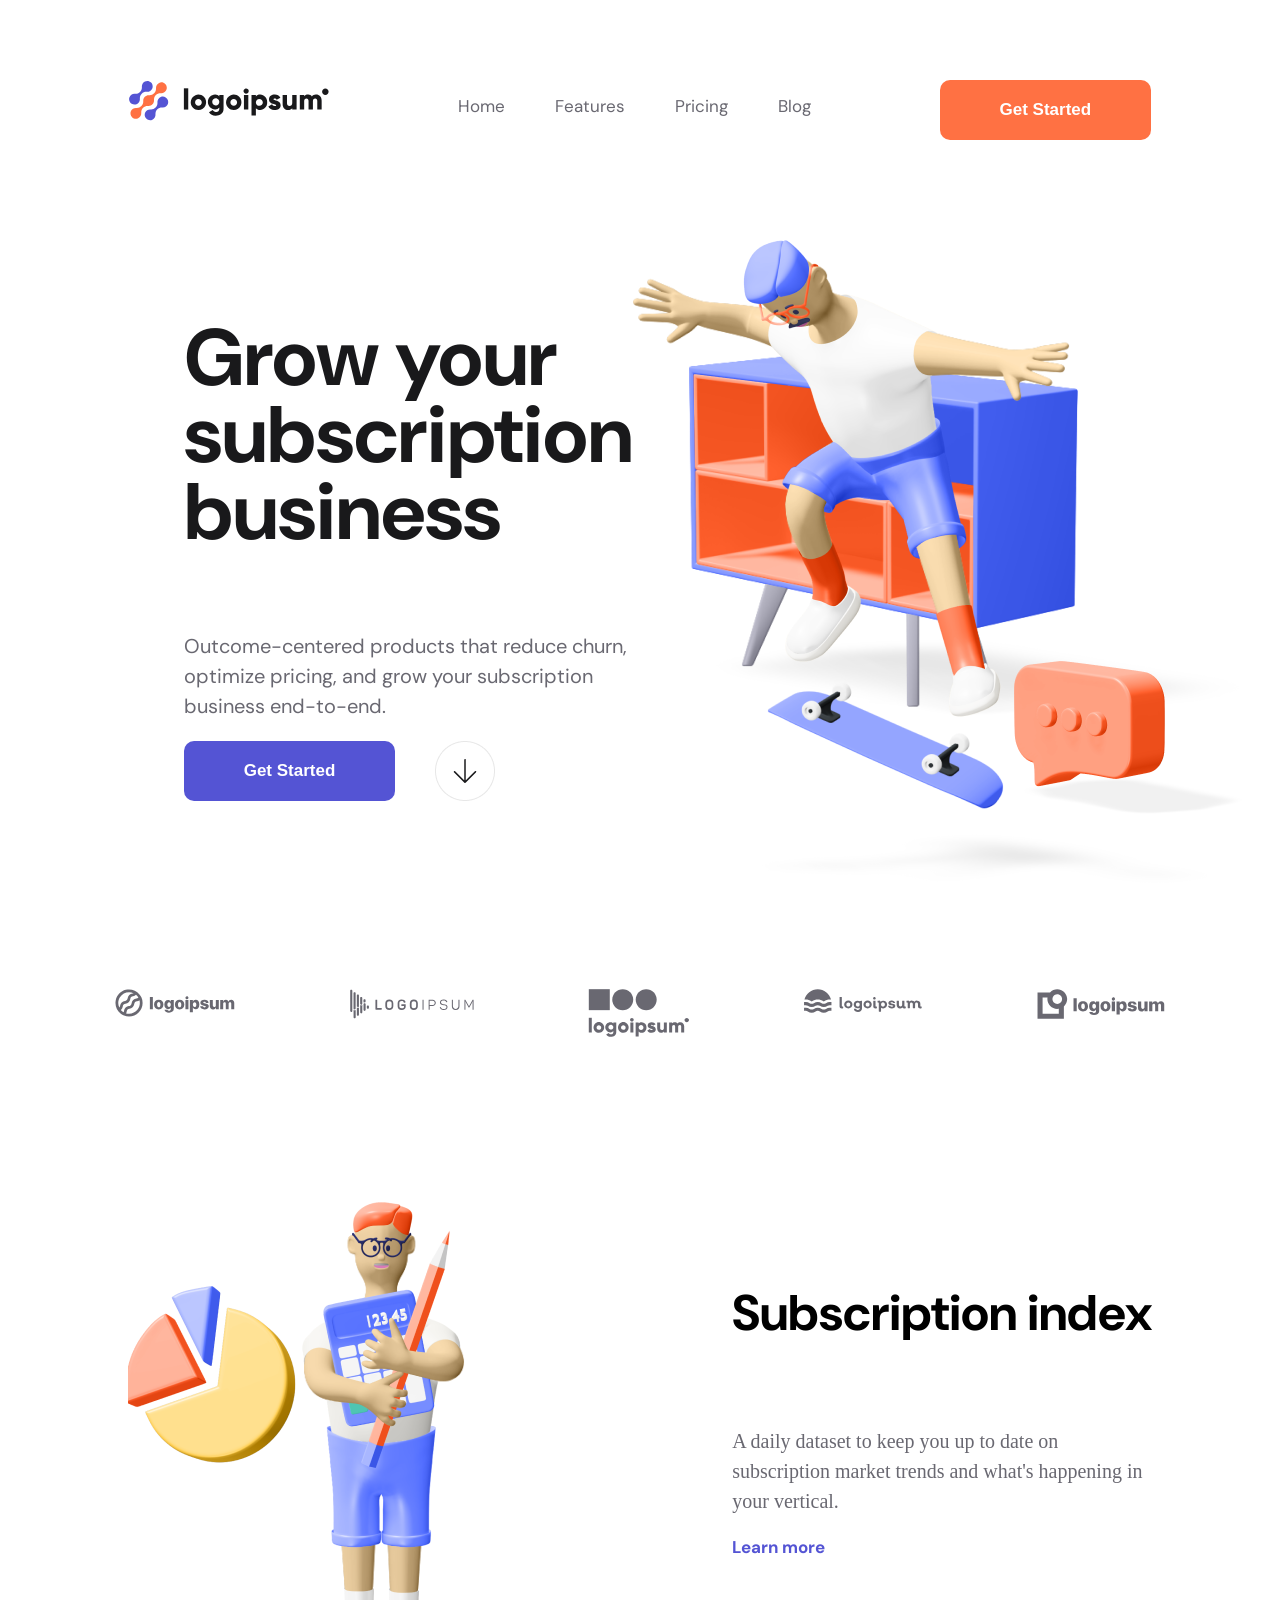
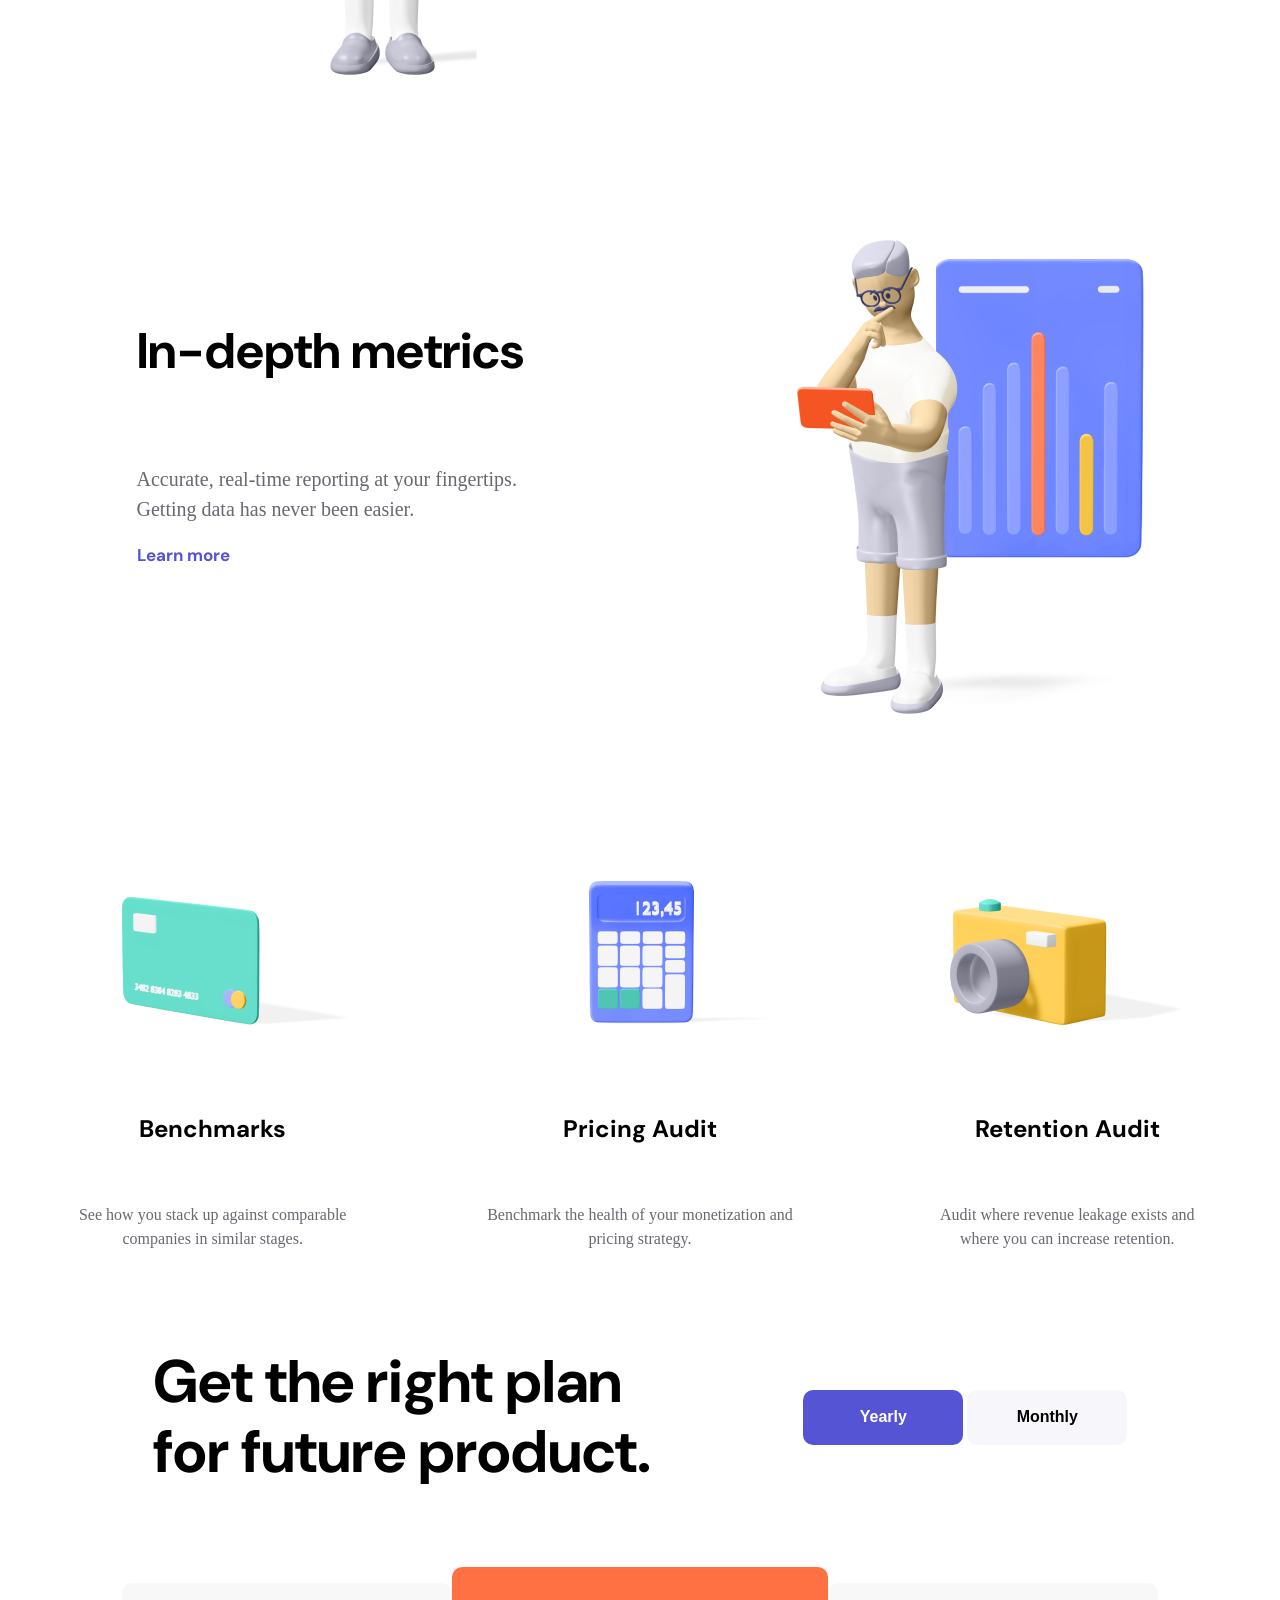
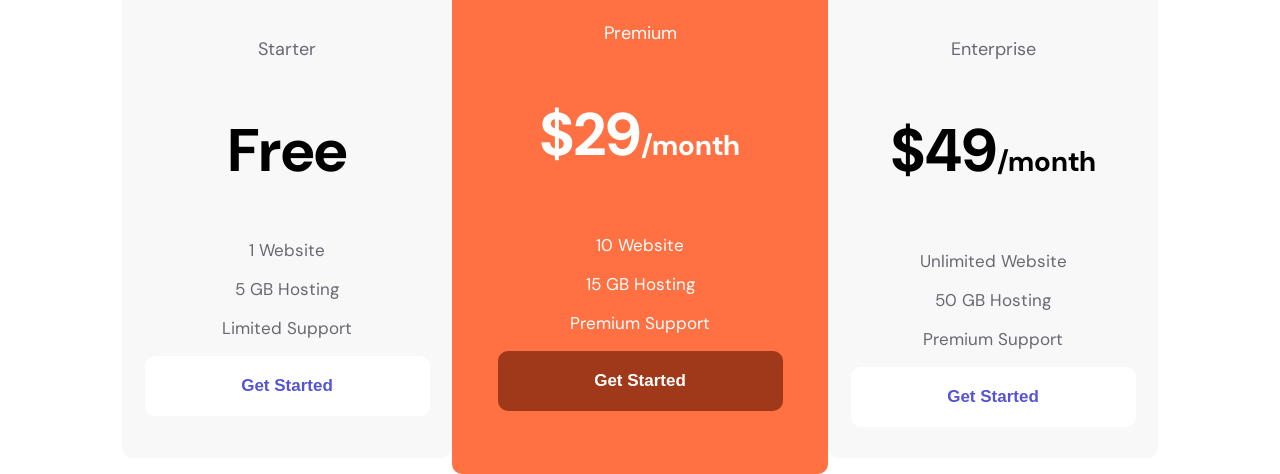
==== commit abb96421: "hyur" ====
--- a/landingpage.html
+++ b/landingpage.html
@@ -14,6 +14,44 @@
     />
   </head>
   <body>
+
+
+    <nav>
+      <input type="checkbox" id="sidebar-active" />
+      <label for="sidebar-active" class="open-sidebar-button">
+        <svg
+          xmlns="http://www.w3.org/2000/svg"
+          height="32px"
+          viewBox="0 -960 960 960"
+          width="32px"
+          fill="#e8eaed"
+        >
+          <path
+            d="M120-240v-80h720v80H120Zm0-200v-80h720v80H120Zm0-200v-80h720v80H120Z"
+          />
+        </svg>
+      </label>
+
+      <div class="links-container">
+        <label for="sidebar-active" class="close-sidebar-button">
+          <svg
+            xmlns="http://www.w3.org/2000/svg"
+            height="32px"
+            viewBox="0 -960 960 960"
+            width="32px"
+            fill="#e8eaed"
+          >
+            <path
+              d="m256-200-56-56 224-224-224-224 56-56 224 224 224-224 56 56-224 224 224 224-56 56-224-224-224 224Z"
+            />
+          </svg>
+        </label>
+      </div>
+    </nav>
+
+
+
+
     <section class="navbar">
       <div class="logodiv">
         <img src="/Logo Color.svg" />
@@ -22,14 +60,24 @@
         <p>
           <span class="homespan">Home</span>
         </p>
-        <p>Features</p>
-        <p>pricing</p>
-        <p>Blog</p>
+        <p> 
+          <span class="featurespan">Features</span>
+        </p>
+        <p>
+          <span class="pricingspan">Pricing</span>
+        </p>
+        <p>
+         <span class="blogspan">Blog</span>
+        </p>
       </div>
       <div>
         <button class="navbut">Get Started</button>
       </div>
     </section>
+
+    <div class="logodiv2">
+      <img src="/Logo Color.svg" />
+    </div>
 
     <section class="hero">
       <div>
--- a/landingpage.css
+++ b/landingpage.css
@@ -21,10 +21,41 @@
   color: #696871;
 }
 
-.homespan {
+nav{
+    display: flex;
+    padding-top: 50px;
+}
+
+nav svg{
+    fill: #5454d4;
+}
+
+#sidebar-active{
+    display: none;
+}
+
+.open-sidebar-button, .close-sidebar-button{
+    display: none;
+}
+
+.homespan:hover {
   color: black;
-  border-bottom: 3px solid;
-  border-color: #5454d4;
+  border-bottom: #5454d4 3px solid;
+}
+
+.featurespan:hover{
+    color: black;
+    border-bottom: #5454d4 3px solid;
+}
+
+.pricingspan:hover{
+    color: black;
+    border-bottom: #5454d4 3px solid;
+}
+
+.blogspan:hover{
+    color: black;
+    border-bottom: #5454d4 3px solid;
 }
 
 .navbut {
@@ -384,4 +415,25 @@
     display: flex;
     align-items: center;
     justify-content: center;
+}
+
+.logodiv2{
+    padding-left: 190px;
+    padding-bottom: 100px;
+    padding-top: 30px;
+    display: none;
+}
+
+
+@media screen and (max-width: 1250px) {
+    .navbar {
+        display: none;
+    }  
+    .logodiv2{
+        display: block;
+    }
+
+.hero{
+   display: block;
+}
 }
